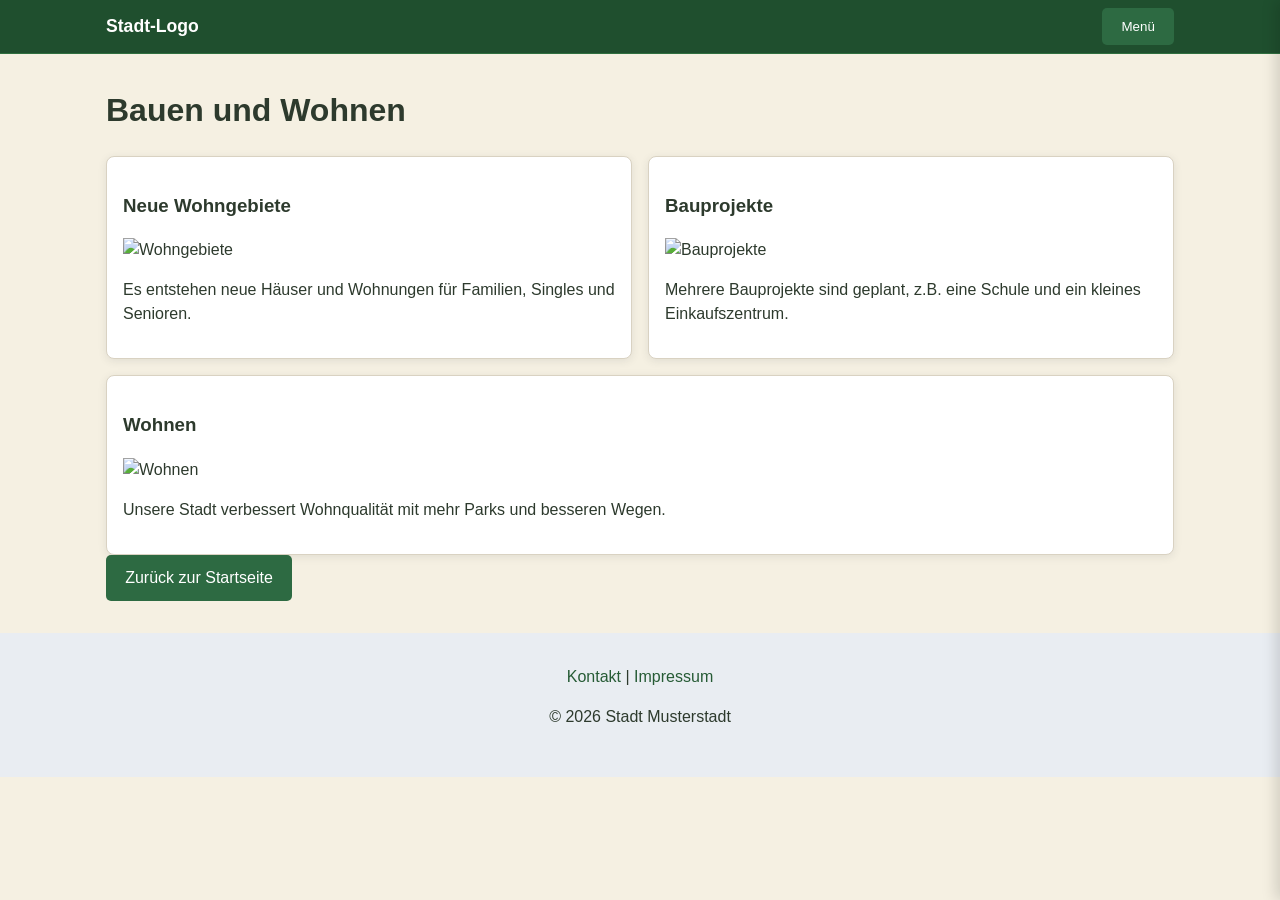
==== bauen.html @ e743a725 "Website v1" ====
<!DOCTYPE html>
<html lang="de">
<head>
  <meta charset="UTF-8" />
  <meta name="viewport" content="width=device-width, initial-scale=1.0" />
  <title>Bauen und Wohnen - Mustercity</title>
  <link rel="stylesheet" href="style.css" />
</head>
<body>
  <header class="main-header">
    <div class="header-inner">
      <a class="logo" href="index.html">Stadt-Logo</a>
      <button id="sidebarToggle" class="btn">Menü</button>
    </div>
  </header>

  <aside id="sidebar" class="sidebar">
    <button id="sidebarClose" class="btn close-btn">X</button>
    <nav class="sidebar-nav">
      <a href="verwaltung.html">Stadt / Verwaltung</a>
      <a href="politik.html">Politik</a>
      <a href="daten.html">Daten über die Stadt</a>
      <a href="bauen.html">Bauen und Wohnen</a>
      <a href="tourismus.html">Tourismus</a>
      <a href="mobilitaet.html">Mobilität</a>
      <a href="dienstleistungen.html">Dienstleistungen A-Z</a>
      <a href="veranstaltungen.html">Veranstaltungen</a>
      <a href="kultur.html">Stadtleben & Kultur</a>
      <a href="karriere.html">Karriere</a>
      <a href="kontakt.html">Kontakt</a>
    </nav>
  </aside>

  <div id="overlay" class="overlay"></div>

  <main class="section">
    <h1>Bauen und Wohnen</h1>
    <div class="card-grid">
      <article class="info-card">
        <h3>Neue Wohngebiete</h3>
        <img src="https://via.placeholder.com/120?text=Wohnung" alt="Wohngebiete" />
        <p>Es entstehen neue Häuser und Wohnungen für Familien, Singles und Senioren.</p>
      </article>
      <article class="info-card">
        <h3>Bauprojekte</h3>
        <img src="https://via.placeholder.com/120?text=Baustelle" alt="Bauprojekte" />
        <p>Mehrere Bauprojekte sind geplant, z.B. eine Schule und ein kleines Einkaufszentrum.</p>
      </article>
      <article class="info-card">
        <h3>Wohnen</h3>
        <img src="https://via.placeholder.com/120?text=Zuhause" alt="Wohnen" />
        <p>Unsere Stadt verbessert Wohnqualität mit mehr Parks und besseren Wegen.</p>
      </article>
    </div>
    <a href="index.html" class="btn">Zurück zur Startseite</a>
  </main>

  <footer class="footer">
    <a href="kontakt.html">Kontakt</a> | <a href="#">Impressum</a>
    <p>© 2026 Stadt Musterstadt</p>
  </footer>

  <script src="script.js"></script>
</body>
</html>
---- style.css ----
/* Allgemeine Styles */
* {
  box-sizing: border-box;
}
body {
  margin: 0;
  font-family: "Segoe UI", Tahoma, Geneva, Verdana, sans-serif;
  color: #2d3a2d; /* dunkles Grün/Grau für Text */
  background-color: #f5f0e2; /* beiger Hintergrund */
  line-height: 1.5;
}
a {
  color: #265b35; /* dunkles Grün */
  text-decoration: none;
}
.btn {
  background-color: #2d6a42; /* grün */
  color: #fff;
  border: none;
  padding: 0.7rem 1.2rem;
  cursor: pointer;
  border-radius: 5px;
  text-decoration: none;
  display: inline-block;
  transition: background-color 0.2s ease, transform 0.2s ease;
}
.btn:hover {
  background-color: #225a35;
  transform: translateY(-1px);
}
.main-header {
  position: sticky;
  top: 0;
  z-index: 100;
  background-color: #1f4f2e; /* dunkelgrün */
  border-bottom: 1px solid #2f6f3f;
}
.header-inner {
  max-width: 1100px;
  margin: 0 auto;
  display: flex;
  align-items: center;
  justify-content: space-between;
  padding: 0.5rem 1rem;
}
.logo {
  font-weight: bold;
  font-size: 1.1rem;
  color: #fff;
}
.logo:hover {
  color: #d9e7d2;
}
.search-container input {
  padding: 0.5rem;
  border-radius: 5px;
  border: 1px solid #b1bccb;
}
.sidebar {
  position: fixed;
  top: 0;
  right: 0;
  height: 100%;
  width: 260px;
  background-color: #f2ebd8;
  box-shadow: -4px 0 14px rgba(0, 0, 0, 0.15);
  transform: translateX(100%);
  transition: transform 0.3s ease;
  z-index: 200;
  padding: 1rem;
}
.sidebar.open {
  transform: translateX(0);
}
.close-btn {
  margin-bottom: 1rem;
  background-color: #2d6a42;
}
.sidebar-nav {
  display: flex;
  flex-direction: column;
  gap: 0.6rem;
}
.sidebar-nav a {
  color: #2d6a42;
  font-weight: 500;
  padding: 0.35rem 0.5rem;
  border-radius: 4px;
  transition: background-color 0.2s ease;
}
.sidebar-nav a:hover {
  background-color: #d9e7d2;
}
.overlay {
  position: fixed;
  inset: 0;
  background-color: rgba(0, 0, 0, 0.35);
  opacity: 0;
  pointer-events: none;
  transition: opacity 0.2s ease;
  z-index: 150;
}
.overlay.visible {
  opacity: 1;
  pointer-events: auto;
}
.hero {
  position: relative;
  height: 80vh;
  min-height: 380px;
  color: #fff;
  background-image: url('https://images.unsplash.com/photo-1500530855697-b586d89ba3ee?auto=format&fit=crop&w=1600&q=80');
  background-size: cover;
  background-position: center;
  display: flex;
  align-items: center;
  justify-content: center;
  text-align: center;
}
.hero::before {
  content: "";
  position: absolute;
  inset: 0;
  background: rgba(0, 0, 0, 0.35);
}
.hero-content {
  position: relative;
  max-width: 700px;
  z-index: 1;
  padding: 1rem;
}
.hero h1 {
  font-size: clamp(2rem, 6vw, 4rem);
  margin-bottom: 0.6rem;
}
.section {
  max-width: 1100px;
  margin: 2rem auto;
  padding: 0 1rem;
}
.cards {
  display: flex;
  flex-wrap: wrap;
  gap: 1rem;
  margin-top: 1rem;
}
.card {
  background-color: #fff;
  border-radius: 8px;
  overflow: hidden;
  flex: 1 1 calc(33.333% - 0.66rem);
  min-width: 240px;
  text-decoration: none;
  color: inherit;
  box-shadow: 0 2px 8px rgba(46, 61, 73, 0.1);
  transition: transform 0.2s ease;
}
.card:hover {
  transform: translateY(-5px);
}
.card img {
  display: block;
  width: 100%;
  height: auto;
}
.card h3 {
  margin: 0.8rem 1rem 0.4rem;
}
.card p {
  margin: 0 1rem 1rem;
  color: #505f6d;
}
.news-box {
  background-color: #fff;
  border-radius: 8px;
  padding: 1rem;
  box-shadow: 0 2px 8px rgba(46, 61, 73, 0.1);
  min-height: 140px;
}
.info-section .info-cards {
  display: flex;
  flex-wrap: wrap;
  gap: 1rem;
  margin-top: 1rem;
}
.card-grid {
  display: flex;
  flex-wrap: wrap;
  gap: 1rem;
  margin-top: 1rem;
}
.info-card {
  background-color: #fff;
  border-radius: 8px;
  padding: 1rem;
  flex: 1 1 calc(33.333% - 0.66rem);
  min-width: 220px;
  box-shadow: 0 2px 8px rgba(46, 61, 73, 0.1);
  border: 1px solid #d9d2c2;
  transition: transform 0.2s ease, box-shadow 0.2s ease, background-color 0.2s ease;
}
.info-card:hover {
  transform: translateY(-3px);
  box-shadow: 0 4px 12px rgba(46, 61, 73, 0.15);
  background-color: #f8f5ee;
}
.footer {
  background-color: #e9edf2;
  padding: 2rem 1rem;
  text-align: center;
}
.contact-form {
  display: flex;
  flex-direction: column;
  gap: 0.8rem;
  max-width: 500px;
  margin: 0 auto 1rem auto;
}
.contact-form input,
.contact-form textarea {
  padding: 0.7rem;
  border: 1px solid #b8c5d3;
  border-radius: 5px;
}
@media (max-width: 880px) {
  .cards,
  .info-section .info-cards {
    flex-direction: column;
  }
  .hero {
    height: 55vh;
  }
}
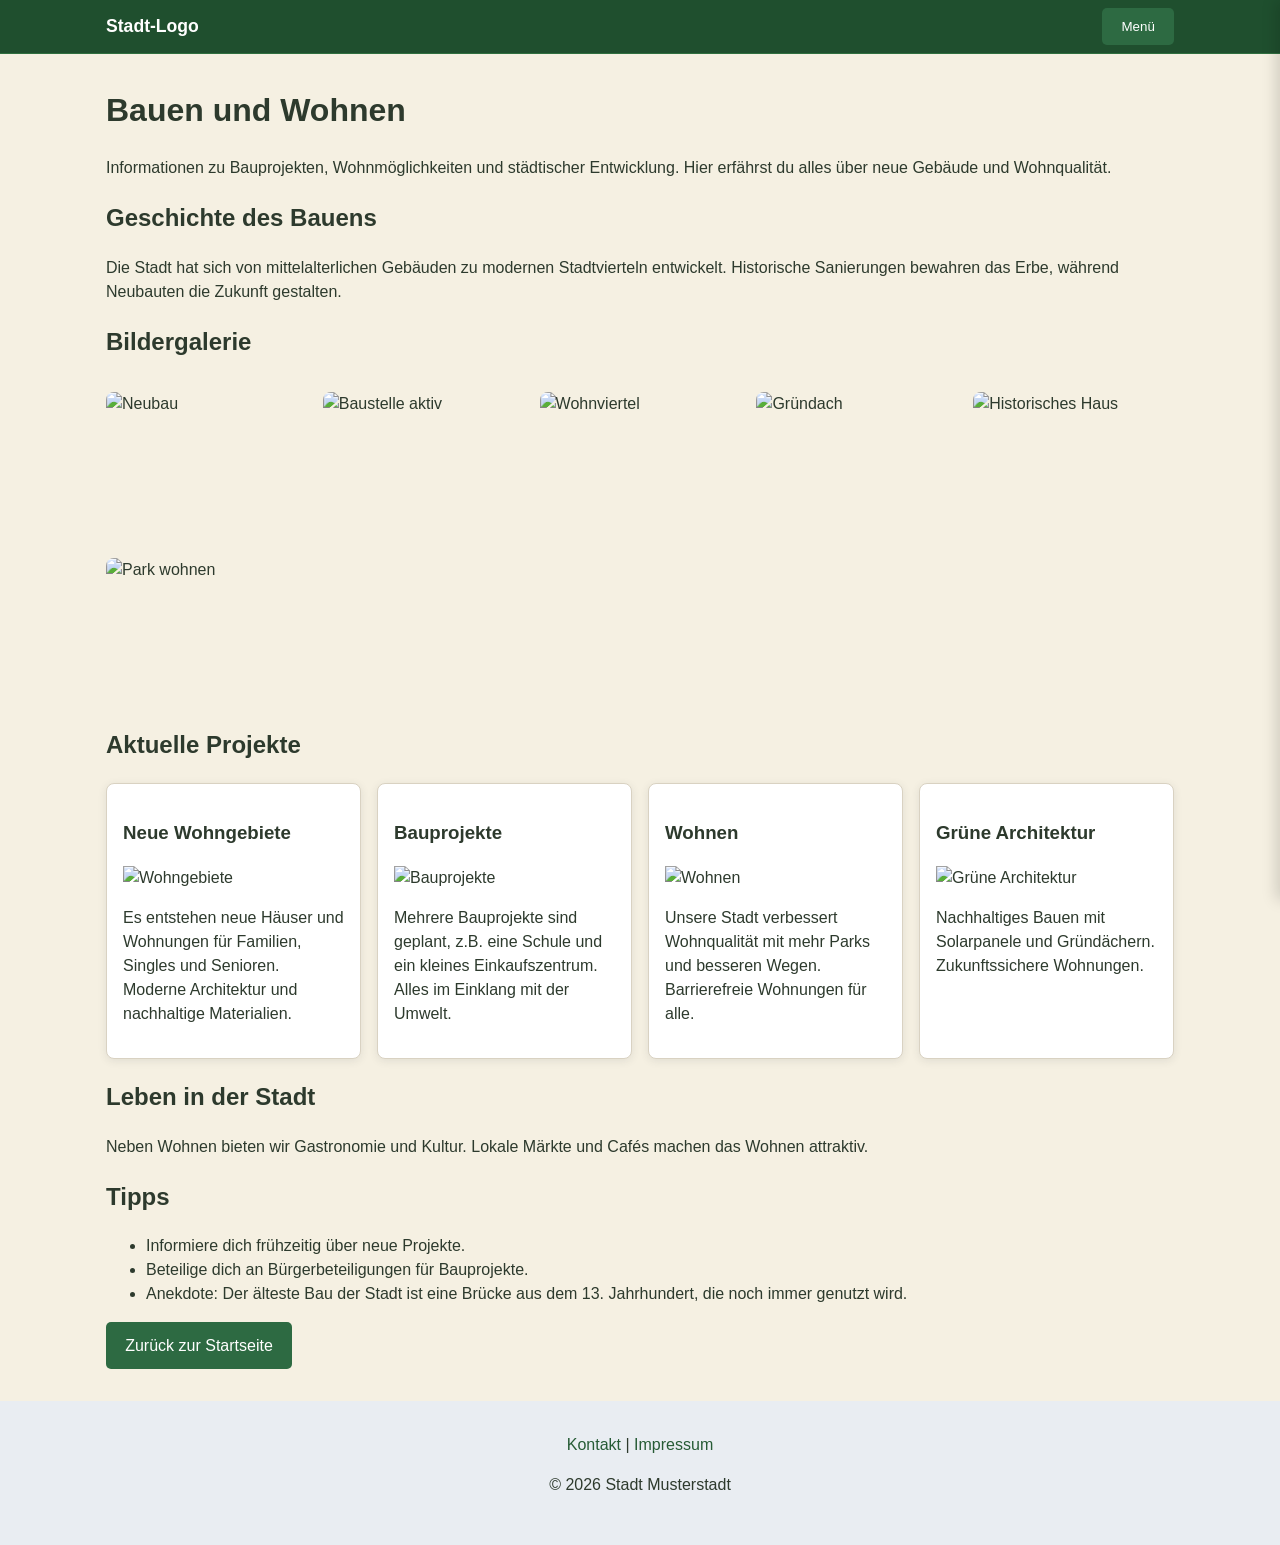
==== commit 7c9d27d5: "v1" ====
--- a/bauen.html
+++ b/bauen.html
@@ -6,7 +6,7 @@
   <title>Bauen und Wohnen - Mustercity</title>
   <link rel="stylesheet" href="style.css" />
 </head>
-<body>
+<body class="page-bauen">
   <header class="main-header">
     <div class="header-inner">
       <a class="logo" href="index.html">Stadt-Logo</a>
@@ -35,23 +35,67 @@
 
   <main class="section">
     <h1>Bauen und Wohnen</h1>
+    <p>Informationen zu Bauprojekten, Wohnmöglichkeiten und städtischer Entwicklung. Hier erfährst du alles über neue Gebäude und Wohnqualität.</p>
+
+    <h2>Geschichte des Bauens</h2>
+    <p>Die Stadt hat sich von mittelalterlichen Gebäuden zu modernen Stadtvierteln entwickelt. Historische Sanierungen bewahren das Erbe, während Neubauten die Zukunft gestalten.</p>
+
+    <h2>Bildergalerie</h2>
+    <div class="gallery">
+      <div class="gallery-item">
+        <img src="https://via.placeholder.com/300x200?text=Neubau" alt="Neubau" />
+      </div>
+      <div class="gallery-item">
+        <img src="https://via.placeholder.com/300x200?text=Baustelle+aktiv" alt="Baustelle aktiv" />
+      </div>
+      <div class="gallery-item">
+        <img src="https://via.placeholder.com/300x200?text=Wohnviertel" alt="Wohnviertel" />
+      </div>
+      <div class="gallery-item">
+        <img src="https://via.placeholder.com/300x200?text=Gruendach" alt="Gründach" />
+      </div>
+      <div class="gallery-item">
+        <img src="https://via.placeholder.com/300x200?text=Historisches+Haus" alt="Historisches Haus" />
+      </div>
+      <div class="gallery-item">
+        <img src="https://via.placeholder.com/300x200?text=Park+wohnen" alt="Park wohnen" />
+      </div>
+    </div>
+
+    <h2>Aktuelle Projekte</h2>
     <div class="card-grid">
       <article class="info-card">
         <h3>Neue Wohngebiete</h3>
-        <img src="https://via.placeholder.com/120?text=Wohnung" alt="Wohngebiete" />
-        <p>Es entstehen neue Häuser und Wohnungen für Familien, Singles und Senioren.</p>
+        <img src="https://via.placeholder.com/200x150?text=Wohnung" alt="Wohngebiete" />
+        <p>Es entstehen neue Häuser und Wohnungen für Familien, Singles und Senioren. Moderne Architektur und nachhaltige Materialien.</p>
       </article>
       <article class="info-card">
         <h3>Bauprojekte</h3>
-        <img src="https://via.placeholder.com/120?text=Baustelle" alt="Bauprojekte" />
-        <p>Mehrere Bauprojekte sind geplant, z.B. eine Schule und ein kleines Einkaufszentrum.</p>
+        <img src="https://via.placeholder.com/200x150?text=Baustelle" alt="Bauprojekte" />
+        <p>Mehrere Bauprojekte sind geplant, z.B. eine Schule und ein kleines Einkaufszentrum. Alles im Einklang mit der Umwelt.</p>
       </article>
       <article class="info-card">
         <h3>Wohnen</h3>
-        <img src="https://via.placeholder.com/120?text=Zuhause" alt="Wohnen" />
-        <p>Unsere Stadt verbessert Wohnqualität mit mehr Parks und besseren Wegen.</p>
+        <img src="https://via.placeholder.com/200x150?text=Zuhause" alt="Wohnen" />
+        <p>Unsere Stadt verbessert Wohnqualität mit mehr Parks und besseren Wegen. Barrierefreie Wohnungen für alle.</p>
+      </article>
+      <article class="info-card">
+        <h3>Grüne Architektur</h3>
+        <img src="https://via.placeholder.com/200x150?text=Gruen" alt="Grüne Architektur" />
+        <p>Nachhaltiges Bauen mit Solarpanele und Gründächern. Zukunftssichere Wohnungen.</p>
       </article>
     </div>
+
+    <h2>Leben in der Stadt</h2>
+    <p>Neben Wohnen bieten wir Gastronomie und Kultur. Lokale Märkte und Cafés machen das Wohnen attraktiv.</p>
+
+    <h2>Tipps</h2>
+    <ul>
+      <li>Informiere dich frühzeitig über neue Projekte.</li>
+      <li>Beteilige dich an Bürgerbeteiligungen für Bauprojekte.</li>
+      <li>Anekdote: Der älteste Bau der Stadt ist eine Brücke aus dem 13. Jahrhundert, die noch immer genutzt wird.</li>
+    </ul>
+
     <a href="index.html" class="btn">Zurück zur Startseite</a>
   </main>
 
@@ -61,5 +105,11 @@
   </footer>
 
   <script src="script.js"></script>
+
+  <!-- Lightbox -->
+  <div id="lightbox" class="lightbox">
+    <span id="lightbox-close" class="close">&times;</span>
+    <img id="lightbox-img" src="" alt="Vollbild" />
+  </div>
 </body>
 </html>
--- a/style.css
+++ b/style.css
@@ -231,3 +231,84 @@
     height: 55vh;
   }
 }
+
+/* Galerie Styles */
+.gallery {
+  display: grid;
+  grid-template-columns: repeat(auto-fill, minmax(200px, 1fr));
+  gap: 1rem;
+  margin-top: 2rem;
+}
+
+.gallery-item {
+  position: relative;
+  overflow: hidden;
+  border-radius: 8px;
+  cursor: pointer;
+  transition: transform 0.2s ease;
+}
+
+.gallery-item:hover {
+  transform: scale(1.05);
+}
+
+.gallery-item img {
+  width: 100%;
+  height: 150px;
+  object-fit: cover;
+  display: block;
+}
+
+/* Lightbox */
+.lightbox {
+  position: fixed;
+  top: 0;
+  left: 0;
+  width: 100%;
+  height: 100%;
+  background-color: rgba(0, 0, 0, 0.8);
+  display: flex;
+  align-items: center;
+  justify-content: center;
+  z-index: 1000;
+  opacity: 0;
+  pointer-events: none;
+  transition: opacity 0.3s ease;
+}
+
+.lightbox.active {
+  opacity: 1;
+  pointer-events: auto;
+}
+
+.lightbox img {
+  max-width: 90%;
+  max-height: 90%;
+  border-radius: 8px;
+}
+
+.lightbox .close {
+  position: absolute;
+  top: 20px;
+  right: 20px;
+  color: white;
+  font-size: 2rem;
+  cursor: pointer;
+}
+
+/* Seiten-unabhängiges Grid-Layout */
+.card-grid {
+  display: grid;
+  grid-template-columns: repeat(auto-fit, minmax(240px, 1fr));
+  gap: 1rem;
+}
+
+/* Alternativ für die folgenden Seiten: flex statt grid */
+.page-veranstaltungen .card-grid,
+.page-daten .card-grid,
+.page-politik .card-grid,
+.page-kontakt .card-grid {
+  display: flex;
+  flex-wrap: wrap;
+  gap: 1rem;
+}
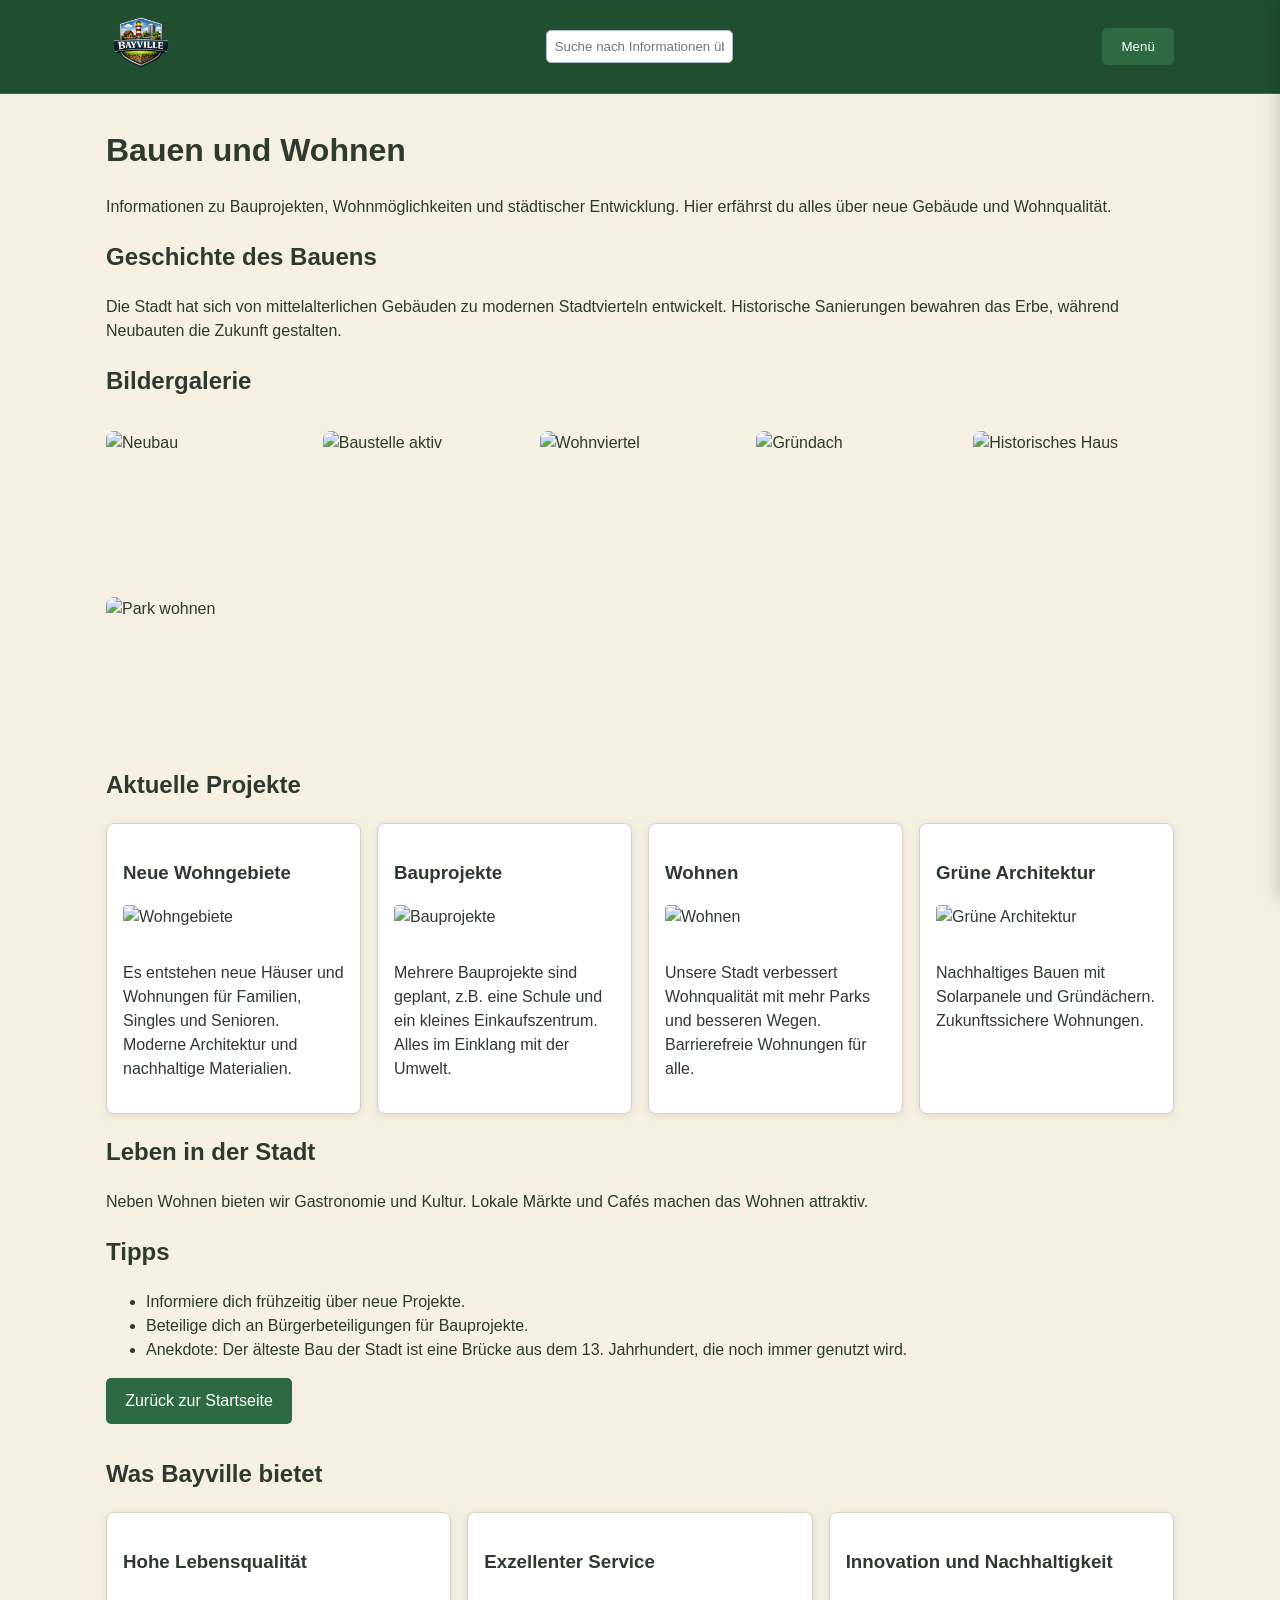
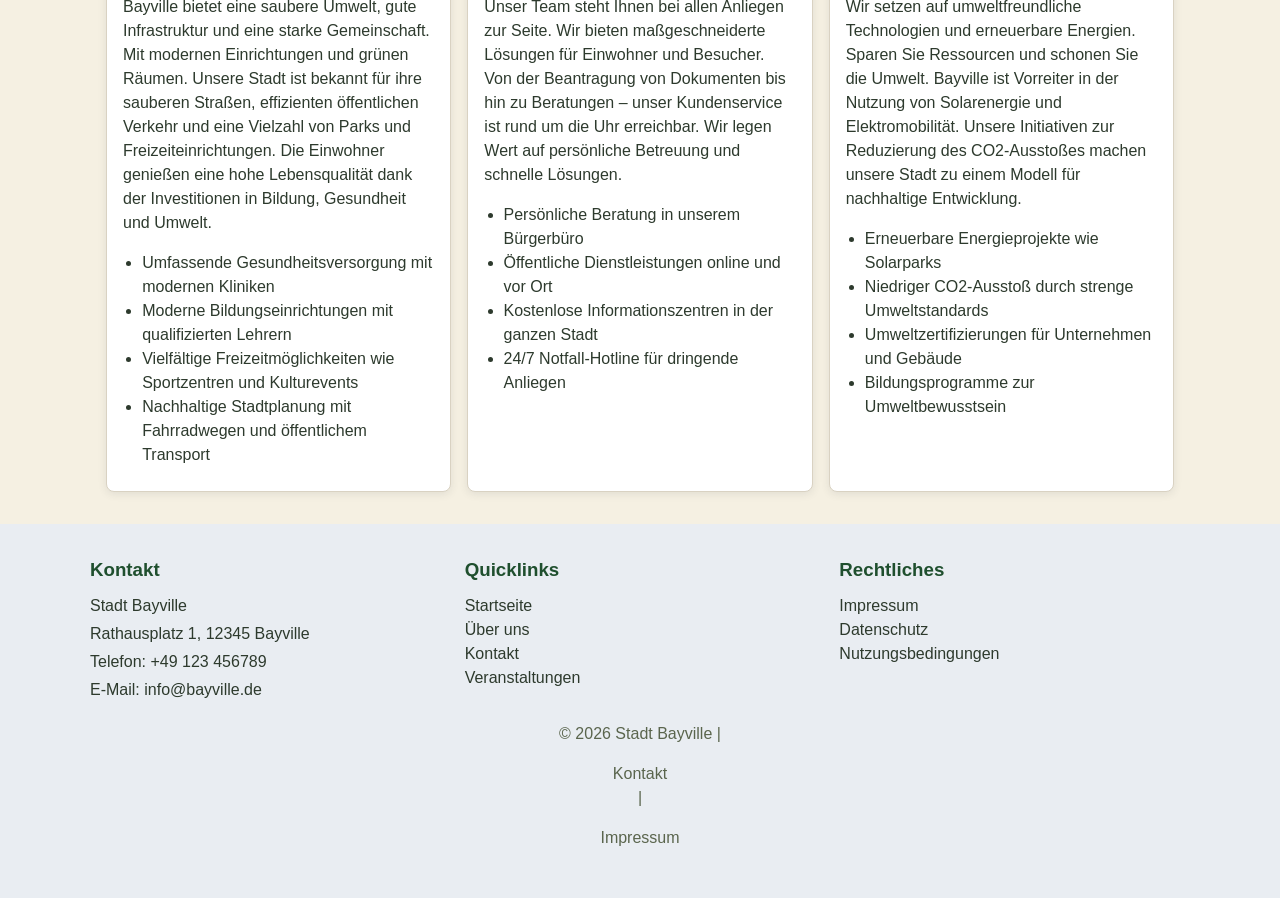
==== commit fa35ac28: "test" ====
--- a/bauen.html
+++ b/bauen.html
@@ -3,13 +3,16 @@
 <head>
   <meta charset="UTF-8" />
   <meta name="viewport" content="width=device-width, initial-scale=1.0" />
-  <title>Bauen und Wohnen - Mustercity</title>
+  <title>Bauen und Wohnen - Bayville</title>
   <link rel="stylesheet" href="style.css" />
 </head>
 <body class="page-bauen">
   <header class="main-header">
     <div class="header-inner">
-      <a class="logo" href="index.html">Stadt-Logo</a>
+      <a href="index.html"><img src="Assets/LOgo.png" alt="logoStadt Bayville Logo" class="logo" style="height: 70px; width: 70px;"></a>
+      <div class="search-container">
+        <input type="text" placeholder="Suche nach Informationen über Bayville" aria-label="Suche" />
+      </div>
       <button id="sidebarToggle" class="btn">Menü</button>
     </div>
   </header>
@@ -17,6 +20,10 @@
   <aside id="sidebar" class="sidebar">
     <button id="sidebarClose" class="btn close-btn">X</button>
     <nav class="sidebar-nav">
+      <a href="index.html">Startseite</a>
+      <a href="models.html">Stadtteile</a>
+      <a href="about.html">Über uns</a>
+      <a href="contact.html">Kontakt</a>
       <a href="verwaltung.html">Stadt / Verwaltung</a>
       <a href="politik.html">Politik</a>
       <a href="daten.html">Daten über die Stadt</a>
@@ -27,7 +34,7 @@
       <a href="veranstaltungen.html">Veranstaltungen</a>
       <a href="kultur.html">Stadtleben & Kultur</a>
       <a href="karriere.html">Karriere</a>
-      <a href="kontakt.html">Kontakt</a>
+      <a href="kontakt.html">Kontakt (DE)</a>
     </nav>
   </aside>
 
@@ -99,9 +106,67 @@
     <a href="index.html" class="btn">Zurück zur Startseite</a>
   </main>
 
-  <footer class="footer">
-    <a href="kontakt.html">Kontakt</a> | <a href="#">Impressum</a>
-    <p>© 2026 Stadt Musterstadt</p>
+  <!-- Features -->
+  <section id="features" class="section">
+    <h2>Was Bayville bietet</h2>
+    <div class="card-grid">
+      <article class="info-card">
+        <h3>Hohe Lebensqualität</h3>
+        <p>Bayville bietet eine saubere Umwelt, gute Infrastruktur und eine starke Gemeinschaft. Mit modernen Einrichtungen und grünen Räumen. Unsere Stadt ist bekannt für ihre sauberen Straßen, effizienten öffentlichen Verkehr und eine Vielzahl von Parks und Freizeiteinrichtungen. Die Einwohner genießen eine hohe Lebensqualität dank der Investitionen in Bildung, Gesundheit und Umwelt.</p>
+        <ul>
+          <li>Umfassende Gesundheitsversorgung mit modernen Kliniken</li>
+          <li>Moderne Bildungseinrichtungen mit qualifizierten Lehrern</li>
+          <li>Vielfältige Freizeitmöglichkeiten wie Sportzentren und Kulturevents</li>
+          <li>Nachhaltige Stadtplanung mit Fahrradwegen und öffentlichem Transport</li>
+        </ul>
+      </article>
+      <article class="info-card">
+        <h3>Exzellenter Service</h3>
+        <p>Unser Team steht Ihnen bei allen Anliegen zur Seite. Wir bieten maßgeschneiderte Lösungen für Einwohner und Besucher. Von der Beantragung von Dokumenten bis hin zu Beratungen – unser Kundenservice ist rund um die Uhr erreichbar. Wir legen Wert auf persönliche Betreuung und schnelle Lösungen.</p>
+        <ul>
+          <li>Persönliche Beratung in unserem Bürgerbüro</li>
+          <li>Öffentliche Dienstleistungen online und vor Ort</li>
+          <li>Kostenlose Informationszentren in der ganzen Stadt</li>
+          <li>24/7 Notfall-Hotline für dringende Anliegen</li>
+        </ul>
+      </article>
+      <article class="info-card">
+        <h3>Innovation und Nachhaltigkeit</h3>
+        <p>Wir setzen auf umweltfreundliche Technologien und erneuerbare Energien. Sparen Sie Ressourcen und schonen Sie die Umwelt. Bayville ist Vorreiter in der Nutzung von Solarenergie und Elektromobilität. Unsere Initiativen zur Reduzierung des CO2-Ausstoßes machen unsere Stadt zu einem Modell für nachhaltige Entwicklung.</p>
+        <ul>
+          <li>Erneuerbare Energieprojekte wie Solarparks</li>
+          <li>Niedriger CO2-Ausstoß durch strenge Umweltstandards</li>
+          <li>Umweltzertifizierungen für Unternehmen und Gebäude</li>
+          <li>Bildungsprogramme zur Umweltbewusstsein</li>
+        </ul>
+      </article>
+    </div>
+  </section>
+
+    <footer class="footer">
+    <div class="footer-columns">
+      <div class="footer-column">
+        <h3>Kontakt</h3>
+        <p>Stadt Bayville</p>
+        <p>Rathausplatz 1, 12345 Bayville</p>
+        <p>Telefon: +49 123 456789</p>
+        <p>E-Mail: <a href="mailto:info@bayville.de">info@bayville.de</a></p>
+      </div>
+      <div class="footer-column">
+        <h3>Quicklinks</h3>
+        <a href="index.html">Startseite</a><br />
+        <a href="about.html">Über uns</a><br />
+        <a href="kontakt.html">Kontakt</a><br />
+        <a href="veranstaltungen.html">Veranstaltungen</a>
+      </div>
+      <div class="footer-column">
+        <h3>Rechtliches</h3>
+        <a href="#">Impressum</a><br />
+        <a href="#">Datenschutz</a><br />
+        <a href="#">Nutzungsbedingungen</a>
+      </div>
+    </div>
+    <p class="legal">© 2026 Stadt Bayville | <a href="kontakt.html">Kontakt</a> | <a href="#">Impressum</a></p>
   </footer>
 
   <script src="script.js"></script>
--- a/style.css
+++ b/style.css
@@ -44,12 +44,11 @@
   padding: 0.5rem 1rem;
 }
 .logo {
-  font-weight: bold;
-  font-size: 1.1rem;
-  color: #fff;
+  max-width: 150px;
+  height: auto;
 }
 .logo:hover {
-  color: #d9e7d2;
+  opacity: 0.8;
 }
 .search-container input {
   padding: 0.5rem;
@@ -109,7 +108,7 @@
   height: 80vh;
   min-height: 380px;
   color: #fff;
-  background-image: url('https://images.unsplash.com/photo-1500530855697-b586d89ba3ee?auto=format&fit=crop&w=1600&q=80');
+  background-image: url('Assets/Background.png');
   background-size: cover;
   background-position: center;
   display: flex;
@@ -166,6 +165,62 @@
 .card h3 {
   margin: 0.8rem 1rem 0.4rem;
 }
+
+/* Neue card-Varianten */
+.content-card,
+.info-card,
+.card {
+  border: 1px solid #d9d2c2;
+  background: #fff;
+  border-radius: 10px;
+  box-shadow: 0 2px 10px rgba(32, 38, 44, 0.08);
+  padding: 1rem;
+  transition: transform 0.2s ease, box-shadow 0.2s ease, border-color 0.2s ease;
+}
+.content-card:hover,
+.info-card:hover,
+.card:hover {
+  transform: translateY(-4px);
+  box-shadow: 0 6px 20px rgba(32, 38, 44, 0.16);
+  border-color: #b3c6b1;
+}
+
+.content-card--highlight {
+  border-left: 4px solid #2d6a42;
+  background: #f4f9f2;
+}
+
+.content-card--reverse {
+  border-left: 4px solid #a6ada1;
+  background: #fefdf8;
+}
+
+/* Verbesserte responsive Grid-Strukturen */
+.card-grid,
+.info-section .info-cards,
+.cards {
+  display: grid;
+  grid-template-columns: repeat(1, minmax(0, 1fr));
+  gap: 1rem;
+  margin-top: 1rem;
+}
+
+@media (min-width: 700px) {
+  .card-grid,
+  .info-section .info-cards,
+  .cards {
+    grid-template-columns: repeat(2, minmax(0, 1fr));
+  }
+}
+
+@media (min-width: 1024px) {
+  .card-grid,
+  .info-section .info-cards,
+  .cards {
+    grid-template-columns: repeat(3, minmax(0, 1fr));
+  }
+}
+
 .card p {
   margin: 0 1rem 1rem;
   color: #505f6d;
@@ -204,17 +259,70 @@
   box-shadow: 0 4px 12px rgba(46, 61, 73, 0.15);
   background-color: #f8f5ee;
 }
+.info-card img {
+  width: 100%;
+  height: 150px;
+  object-fit: cover;
+  border-radius: 4px;
+  margin-bottom: 1rem;
+}
+.info-card ul {
+  margin: 0.5rem 0;
+  padding-left: 1.2rem;
+}
 .footer {
   background-color: #e9edf2;
   padding: 2rem 1rem;
   text-align: center;
 }
+.footer-columns {
+  max-width: 1100px;
+  margin: 0 auto 1rem auto;
+  display: flex;
+  justify-content: space-between;
+  gap: 1.5rem;
+  flex-wrap: wrap;
+  text-align: left;
+}
+.footer-column {
+  flex: 1 1 220px;
+  min-width: 200px;
+}
+.footer-column h3 {
+  margin-top: 0;
+  margin-bottom: 0.6rem;
+  color: #1f4f2e;
+}
+.footer-column p,
+.footer-column a {
+  margin: 0.25rem 0;
+  color: #2d3a2d;
+}
+.footer-column a:hover {
+  text-decoration: underline;
+}
+.footer p.legal,
+.footer p.legal a {
+  margin-top: 1rem;
+  display: block;
+  color: #5a654d;
+}
 .contact-form {
   display: flex;
   flex-direction: column;
   gap: 0.8rem;
   max-width: 500px;
   margin: 0 auto 1rem auto;
+}
+@media (max-width: 880px) {
+  .footer-columns {
+    flex-direction: column;
+    text-align: center;
+    align-items: center;
+  }
+  .footer-column {
+    min-width: 100%;
+  }
 }
 .contact-form input,
 .contact-form textarea {
@@ -230,6 +338,70 @@
   .hero {
     height: 55vh;
   }
+}
+
+/* Tabs */
+.tabs {
+  display: flex;
+  gap: 0.5rem;
+  margin-bottom: 1rem;
+}
+.tab-btn {
+  background-color: #e9e9e9;
+  border: none;
+  padding: 0.5rem 1rem;
+  cursor: pointer;
+  border-radius: 4px;
+  transition: background-color 0.2s;
+}
+.tab-btn.active {
+  background-color: #2d6a42;
+  color: #fff;
+}
+.tab-content {
+  display: none;
+}
+.tab-content.active {
+  display: block;
+}
+
+/* Modal */
+.modal {
+  position: fixed;
+  top: 0;
+  left: 0;
+  width: 100%;
+  height: 100%;
+  background-color: rgba(0, 0, 0, 0.8);
+  display: flex;
+  align-items: center;
+  justify-content: center;
+  z-index: 1000;
+  opacity: 0;
+  pointer-events: none;
+  transition: opacity 0.3s ease;
+}
+.modal.active {
+  opacity: 1;
+  pointer-events: auto;
+}
+.modal-content {
+  background-color: #fff;
+  padding: 2rem;
+  border-radius: 8px;
+  max-width: 600px;
+  width: 90%;
+  position: relative;
+}
+.modal .close {
+  position: absolute;
+  top: 10px;
+  right: 15px;
+  font-size: 2rem;
+  cursor: pointer;
+}
+.model-card {
+  cursor: pointer;
 }
 
 /* Galerie Styles */
